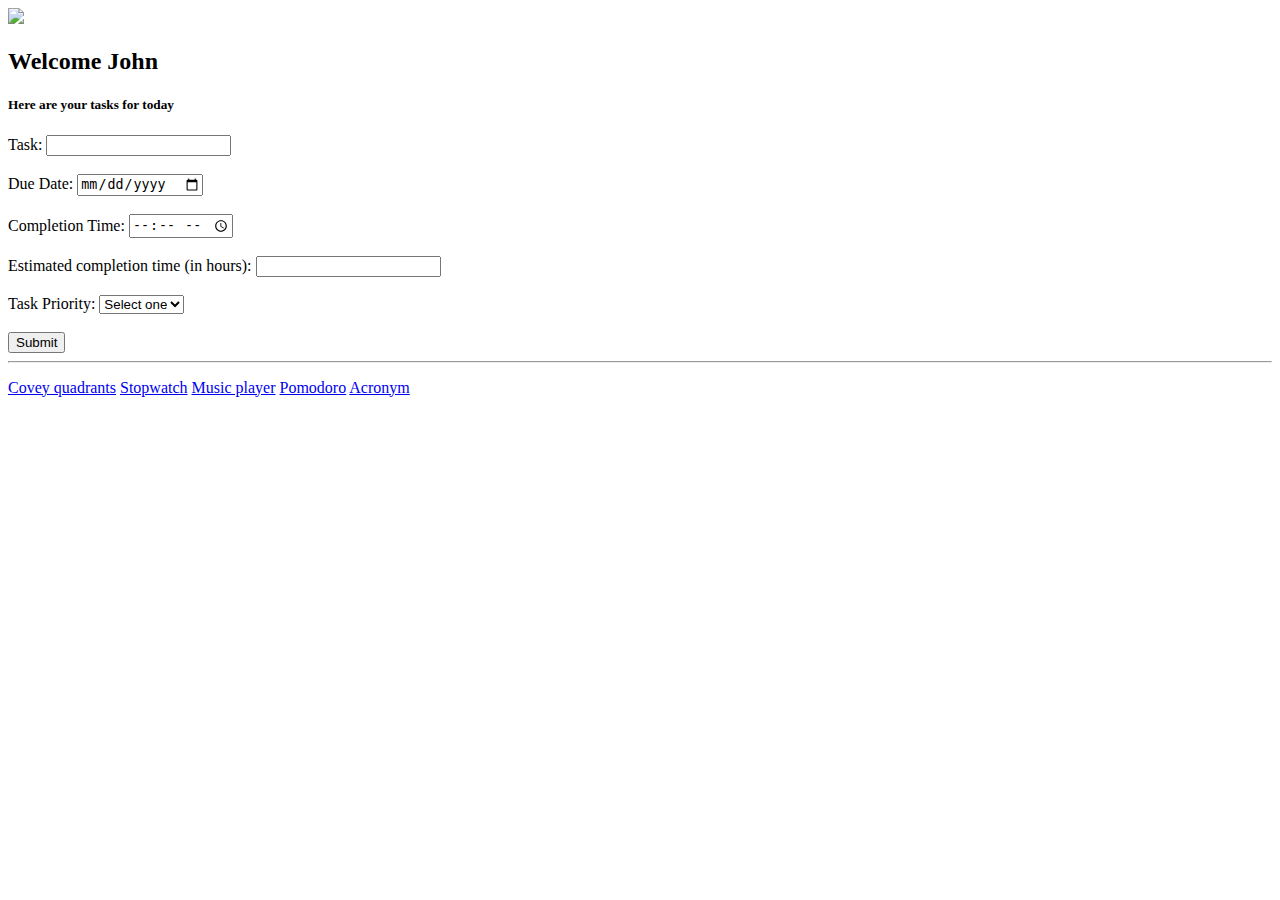
==== docs/index.html @ 2337eb23 "Rename public/index.html to docs/index.html" ====
<!DOCTYPE html>
<html>
  <!-- link style sheets and define document attributes -->
  <head>
    <meta charset="utf-8">
    <meta name="viewport" content="width=device-width">
    <title>StudBud - Home</title>
    <link href="scss/main.scss" rel="stylesheet" type="text/css" />
    <link rel="fav icon" type="image/png" href="assets/studbud_logo.png"/>
  </head>
  <body class="home-page" id='home-welcome-screen'>
    <!-- adding logo to bottom-left -->
    <img src='assets/studbud_logo.png' class='logo'>
    <!-- split screen into two halves and define lhs of screen -->
    <div class='home-left-side'>
      <!-- welcome text -->
      <h2 id='welcome'>Welcome John</h2>
      <h5 id='here-tasks'>Here are your tasks for today</h5>
      <!-- container of task input and task accumulation -->
      <div class="container-tasks">
        <!-- task form -->
        <form id="taskform">
          <!-- input task name -->
          <label for="task">Task:</label>
          <input type="text" name="task" class='allTaskInput' id="taskInput">

          <br><br>
          <!-- Date input -->
          <label for="dueDate">Due Date: </label>
          <input type="date" name="dueDate" class='allTaskInput' id="dueDateInput">
          <br><br>
          <!-- Time input -->
          <label for="completionTime">Completion Time: </label>
          <input type="time" name="completionTime" class='allTaskInput' id="completionTimeInput">
          <br><br>
          <!-- estimated completion time -->
          <label for="estimatedTime">Estimated completion time (in hours):</label>
          <input type="number" name="estimatedTime" class='allTaskInput' id="estimatedTimeInput">
          <br><br>
          <!-- Priority rating for taks -->
          <label for="priority">Task Priority:</label>
          <select name="prority" id="priorityInput">
            <option value="">Select one</option>
            <option value="Low">Low</option>
            <option value="Medium">Medium</option>
            <option value="High">High</option>
          </select>

          <br><br>
          <!-- submit form -->
          <button type="submit" id="submitTask">Submit</button>
        </form>  
        <hr>
        <!-- unpopulated list of all the tasks -->
        <ul id="tasklist"></ul>
      </div>
    </div>
    <!-- navigation of rhs -->
    <nav id="links-to-pages">
      <a id='home-link-1' href='covey.html'>Covey quadrants</a>
      <a id='home-link-2' href='stopwatch.html'>Stopwatch</a>
      <a id='home-link-3' href='music.html'>Music player</a>
      <a id='home-link-4' href='pomodoro.html'>Pomodoro</a>
      <a id='home-link-5' href='acronym.html'>Acronym</a>
    </nav>
    <script src="home.js"></script>
  </body>
</html>
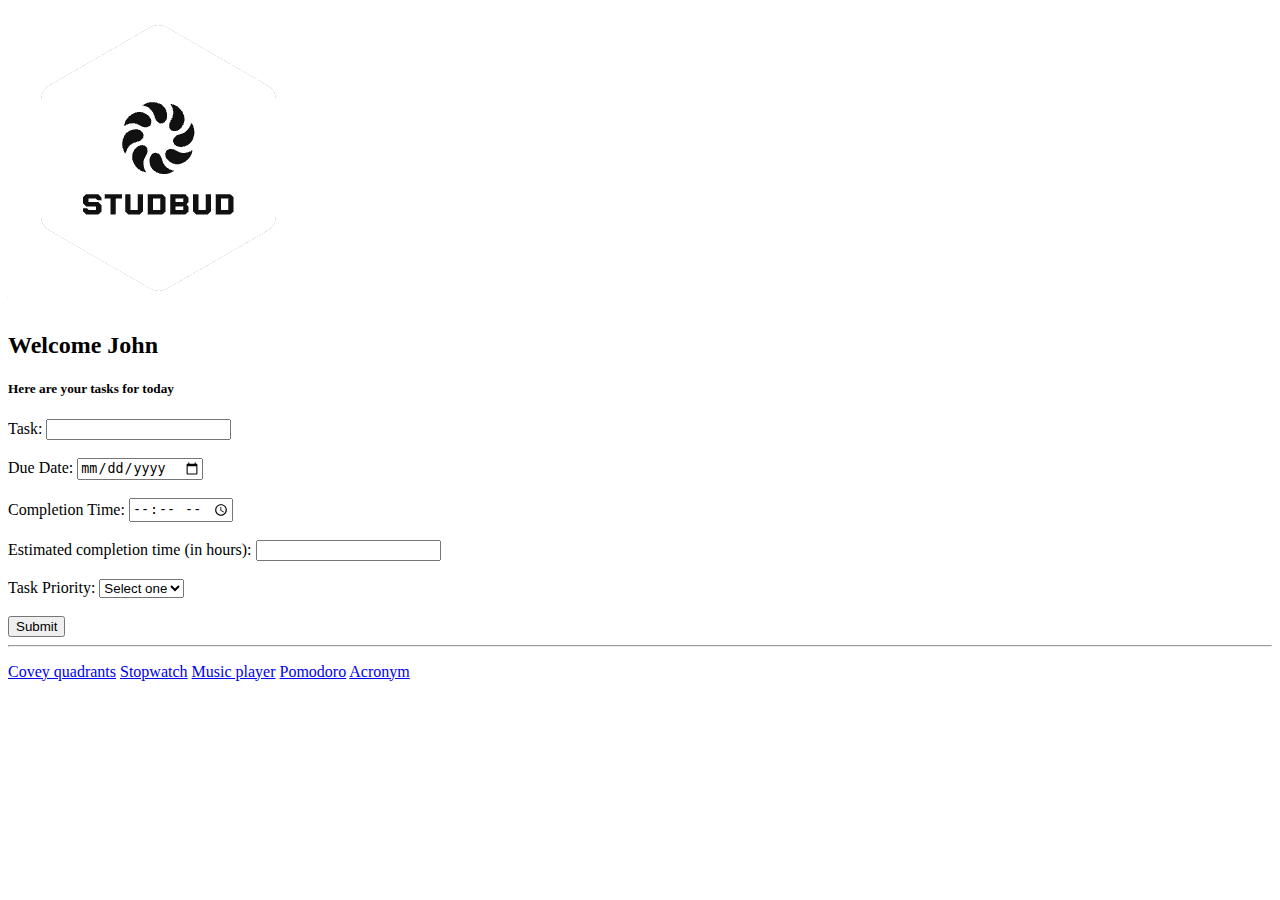
==== commit 433f9382: "Add files via upload" ====
--- a/docs/index.html
+++ b/docs/index.html
@@ -65,4 +65,4 @@
     </nav>
     <script src="home.js"></script>
   </body>
-</html>
+</html>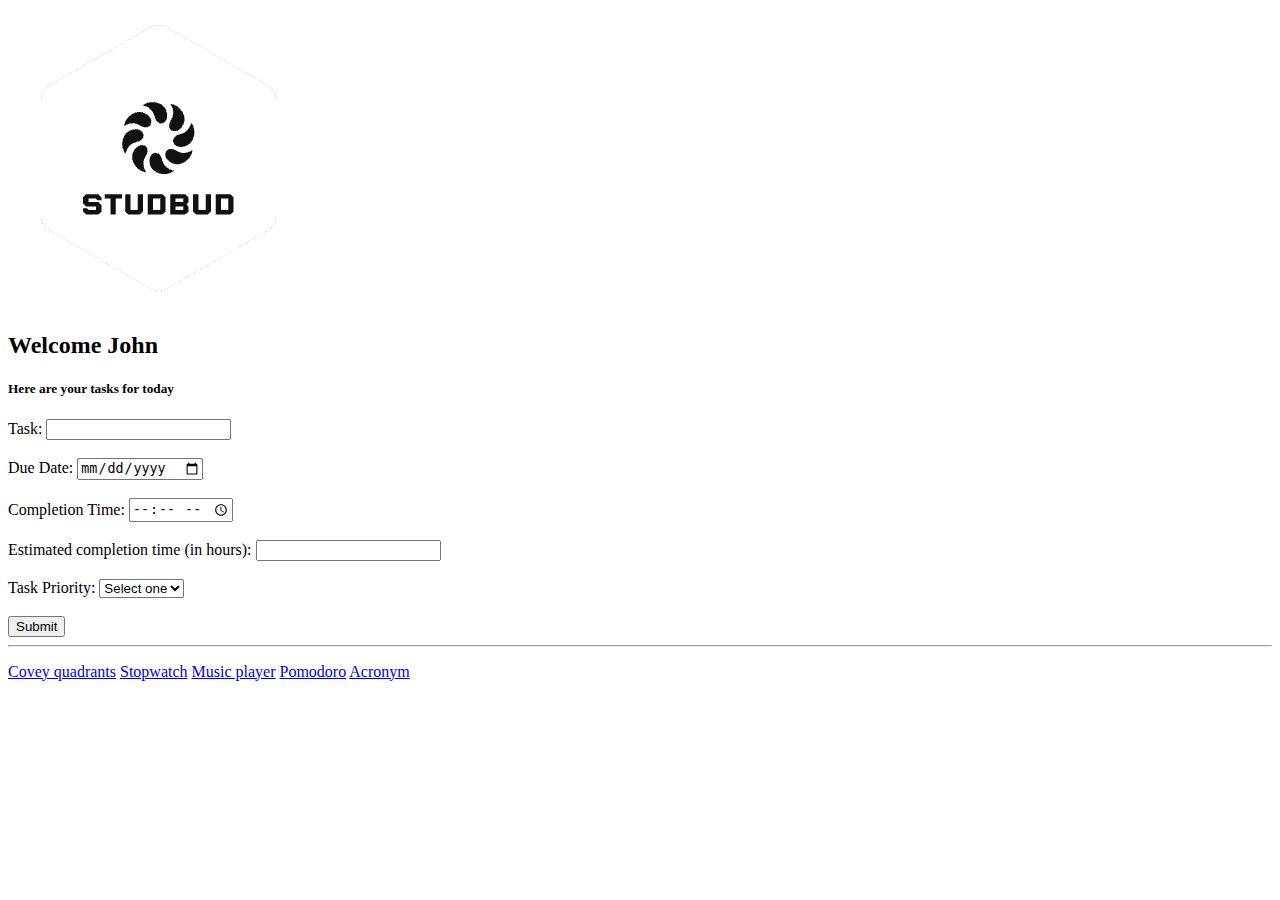
==== commit 5559b9e0: "Update index.html" ====
--- a/docs/index.html
+++ b/docs/index.html
@@ -5,8 +5,8 @@
     <meta charset="utf-8">
     <meta name="viewport" content="width=device-width">
     <title>StudBud - Home</title>
-    <link href="scss/main.scss" rel="stylesheet" type="text/css" />
-    <link rel="fav icon" type="image/png" href="assets/studbud_logo.png"/>
+    <link href="./scss/main.scss" rel="stylesheet" type="text/css" />
+    <link rel="fav icon" type="image/png" href="./assets/studbud_logo.png"/>
   </head>
   <body class="home-page" id='home-welcome-screen'>
     <!-- adding logo to bottom-left -->
@@ -65,4 +65,4 @@
     </nav>
     <script src="home.js"></script>
   </body>
-</html>+</html>
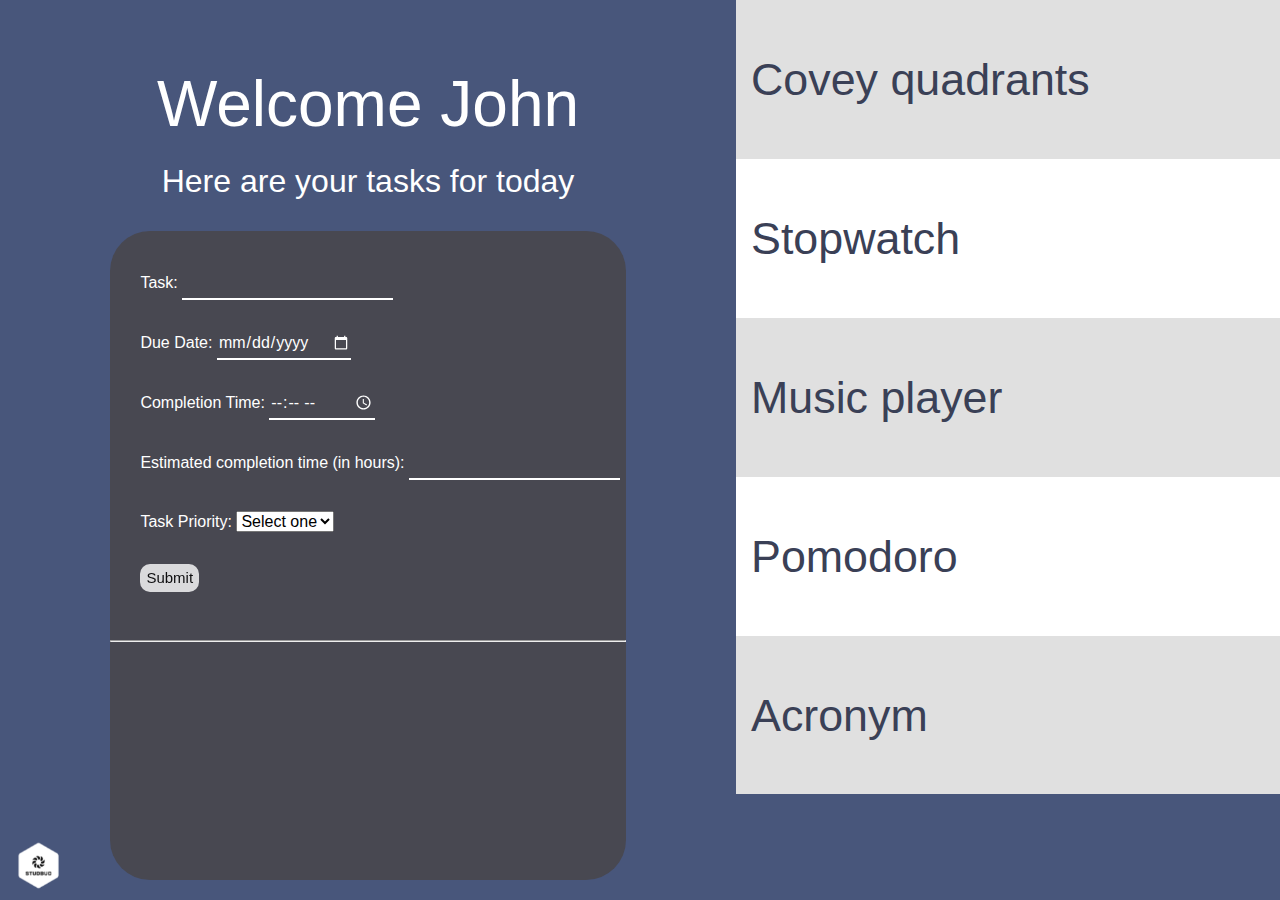
==== commit 70fcee28: "Update index.html" ====
--- a/docs/index.html
+++ b/docs/index.html
@@ -5,7 +5,7 @@
     <meta charset="utf-8">
     <meta name="viewport" content="width=device-width">
     <title>StudBud - Home</title>
-    <link href="./scss/main.scss" rel="stylesheet" type="text/css" />
+    <link href="./scss/styles.css" rel="stylesheet" type="text/css" />
     <link rel="fav icon" type="image/png" href="./assets/studbud_logo.png"/>
   </head>
   <body class="home-page" id='home-welcome-screen'>
--- a/docs/scss/styles.css
+++ b/docs/scss/styles.css
@@ -0,0 +1,852 @@
+/* Acronym maker */
+.acronym-container {
+    display: flex;
+    flex-direction: row;
+}
+
+/* define the width for left side */
+.acronym-left {
+    width: 80%;
+}
+
+/* outline style for the right side */
+.acronym-right {
+    background-color: #48567B;
+    width: 50%;
+    z-index: 1;
+    height:800px;
+    overflow: auto;
+}
+
+/* // input box for new term */
+.acronym-new-term{
+    margin-top: 50%;
+    margin-left: 10%;
+    border: none;
+    border-bottom: 3px solid black;
+    width:80%;
+    font-size: 20px;
+}
+
+.acronym-back-button{
+    width:5% !important;
+    left: 2% !important;
+}
+
+/* // hide and shuffle buttoons */
+#hide{
+    position: absolute;
+    left: 54%;
+    top: 4.2%;
+    width: 5%;
+}
+
+#shuffle{
+    position: absolute;
+    left: 48%;
+    top: 3%;
+    width: 7%;
+}
+
+/* // style list */
+#acronym-list{
+    list-style: none;
+    float: left;
+}
+
+/* // #acronym-list>li:nth-child(3n+2){ */
+#acronym-list>li:nth-child(odd){
+    font-weight:bold;
+    font-size: 30px;
+    color: white;
+}
+
+/* // #acronym-list>li:nth-child(3n){ */
+#acronym-list>li:nth-child(even){
+    font-size: 20px;
+    color: white;
+}
+
+/* // switch to stacked layout when reach a tablet size */
+@media only screen and (max-width: 820px) {
+    .acronym-container {
+        display:flex;
+        flex-direction: column;
+    }
+    .acronym-left {
+        width: 100%;
+        margin-bottom: 20%;
+    }
+
+    .acronym-right {
+        background-color: #48567B;
+        width: 100%
+    }
+
+    #hide{
+        left: 83%;
+        top: 7.5%;
+        width: 7%;
+    }
+    
+    #shuffle{
+        top: 7%;
+        left: 88%;
+        width: 9%;
+    }
+}
+
+/* // Create grid of covey quadrants */
+.covey-quadrant {
+    display: grid;
+    grid-template-columns: 46% 42%;
+    grid-auto-rows: 40vh 40vh;
+    margin-left: 10%;
+    margin-top: 3%;
+}
+
+/* // style the colours of each square */
+.covey-quad1 {
+background-color: #E74E4D;
+}
+
+.covey-quad2 {
+background-color: #48567B;
+}
+
+.covey-quad3 {
+background-color: #F57F7E;
+}
+
+.covey-quad4 {
+background-color: #7082B2;
+}
+
+/* // style vertical text */
+.text-vert{
+    float: left;
+    writing-mode: vertical-rl;
+}
+
+/* // create stacked layout when reach a tablet size */
+@media only screen and (max-width: 820px) {
+    .covey-quadrant {
+        display:flex;
+        flex-direction: column;
+        padding-right: 5%;
+    }
+
+    .covey-quad1, .covey-quad2, .covey-quad3, .covey-quad4{
+        height: 25rem;
+    }
+}
+
+/* // // HOMEPAGE */
+.home-page{
+    background-color: #48567B;
+}
+
+/* // splitting screen into correct proportions */
+#home-welcome-screen{
+    display: grid;
+    grid-template-columns: 1.15fr 0.85fr;
+}
+
+/* // task container of form + tasks */
+.container-tasks{
+    background-color: #484851;
+    margin: 0% 15%;
+    padding: 5% 0px 0% 0%;
+    border-radius: 40px;
+    width: 70%;
+}
+
+/* // taskform with attributes of a new task */
+#taskform{
+    align-items: center;
+    padding: 0px 0px 40px 30px;
+    border-radius: 40px;
+}
+
+/* // rhs nav bar */
+#links-to-pages {
+    display: flex;
+    flex-direction: column;
+    float: right;
+}
+
+/* // outline formating of each link option */
+#home-link-2, #home-link-4, #home-link-1, #home-link-3, #home-link-5{
+    color: #3A4056;
+    text-decoration: none;
+    font-family: 'Inter Regular', sans-serif;
+    font-size: 2.8rem;
+    font-weight: 300;
+    padding: 7.4% 30px 7.4% 15px;
+}
+
+/* // change background colour */
+#home-link-1, #home-link-3, #home-link-5{
+    background-color: #E0E0E0;
+}
+
+#home-link-2, #home-link-4{
+    background-color: white;
+}
+
+/* // font sizes and position */
+#welcome{
+    font-size: 4rem;
+    margin-bottom: -55px;
+}
+
+#here-tasks{
+    font-size: 2rem;
+}
+
+/* // define tasklist attributes and enable scrolling */
+#tasklist{
+    list-style: none;
+    color: white;
+    font-size: 110%;
+    font-family: 'Inter Regular', sans-serif;
+    font-weight: 300;
+    overflow: auto;
+    height: 220px;
+}
+
+/* // set parameters for the task input fields */
+.allTaskInput{
+    border: none;
+    border-bottom: 2px solid white;
+    opacity: 100;
+    background: transparent;
+    color: white;
+}
+
+::-webkit-calendar-picker-indicator {
+    filter: invert(1);
+}
+
+/* // style the submit task buttons */
+#submitTask{
+    border-radius: 10px;
+    background-color: white;
+    border: none;
+    font-size: 15px;
+    opacity: 0.8;
+}
+
+#submitTask:hover{
+    background-color: rgb(238, 238, 238);
+    font-size: 15.5px;
+    color: black;
+    opacity: 1;
+    cursor: pointer;
+}
+
+/* // create a stacked layout when screen reach tablet size */
+@media only screen and (max-width: 820px) {
+    #home-welcome-screen {
+        display:flex;
+        flex-direction: column;
+    }
+}
+
+/* // container allows for flex positioning when screen size change */
+.music-container {
+    display: flex;
+    flex-direction: row;
+    background-color: #F6F6F6;
+}
+
+/* // defining width of lhs */
+.music-left {
+    width: 40%
+}
+
+/* defining properties of the right side */
+.music-right {
+    background-color: Black;
+    width: 90%;
+    padding-top: 2%;
+    padding-bottom: 2%;
+}
+
+.music-back-button{
+    width:6% !important;
+    left: 2% !important;
+}
+
+/* // music player positioning */
+#music-player{
+    position: relative;
+    left: 12%;
+    width:80%;
+    height: 760;
+}
+
+/* // spotify logo */
+#spotify-logo{
+    width: 24rem;
+    margin-top: 4%;
+    margin-left: 6%;
+}
+
+/* // styling text size and positioning */
+#connected-to{
+    color: black !important;
+    font-size: 3.5rem;
+    font-weight: 600;
+    position: relative;
+    margin-top: 55%;
+}
+
+/* // change to a stacked layout when screen reaches tablet size */
+@media only screen and (max-width: 820px) {
+    .music-container {
+        display:flex;
+        flex-direction: column;
+    }
+
+    .music-left, .music-right {
+        width: 100%
+    }
+
+    #spotify-logo{
+        width: 10rem;
+        margin-top: 0%;
+        margin-left: 39%;
+        margin-bottom: 5%;
+    }
+    
+    #connected-to{
+        font-size: 2rem;
+        margin-top: 3%;
+    }
+
+    .music-right {
+        padding-top: 5%;
+        padding-bottom: 5%;
+    }
+
+    .music-back-button{
+        width:10% !important;
+        left: 3% !important;
+    }
+}
+
+/* // reposition spotify logo when reaches phone size */
+@media only screen and (max-width: 414px) {
+    #spotify-logo{
+        margin-left: 30%;
+    }
+}
+
+/* // set background colour */
+.body-pomodoro{
+    background-color: #48567B
+}
+
+/* // container of the form for the pomodoro timer */
+.pomodoro-settings-div{
+    position: absolute;
+    width: 20%;
+    height: 35%;
+}
+
+/* // display all the input settings in a column */
+.pomodoro-settings {
+    display: flex;
+    flex-direction: column;
+    float: left;
+}
+
+/* // input style for all the pomodoro settings */
+#numSessInput, #studyTimeInput, #studyBreakInput{
+    border: none;
+    border-bottom: 3px solid black;
+    background-color: white;
+    opacity: 0.8;
+}
+
+/* // style settings title */
+#pomodoro-SessSettings{
+    text-align: left;
+    margin-bottom: 10%;
+}
+
+/* // create circle around timer */
+.pomodoro-timer-outline{
+    height: 35vw;
+    width: 35vw;
+    background-color: rgb(255, 255, 255);
+    border-radius: 50%;
+    position: absolute;
+    top: 16%;
+    left: 17%
+}
+
+/* // pomodoro start button  */
+#pomodoro-start{
+  width: 20%;
+  background-color: #E74E4D;
+  border-radius: 5px;
+  border: none;
+  color: white;
+position: absolute;
+top: 67%;
+left: 23%
+}
+
+/* // text that changes as pomodoro timer counts down */
+#pomodoro-countdown{
+    font-size: 8rem;
+    position: absolute;
+    left: 23%;
+    top: 34%;
+}
+
+/* // set time button for pomodoro timer */
+#pomodoro-set-time{
+    position: relative;
+    left: 2%;
+    margin-top: 8px;
+    width: 50%;
+    margin-bottom: 15px;
+    background-color: #484851;
+  border-radius: 5px;
+  border: none;
+  color: white
+}
+
+/* // container of all the settings elements of the pomodoro thing */
+.pomodoro_container{
+    position: absolute;
+    top: 25%;
+    right: 15%;
+    width: 30%;
+    height: 60%;
+}
+
+#sessionText{
+    position: absolute;
+    top: 65%;
+}
+
+/* // total time calculated for the entire session */
+#totalTime{
+    position: absolute;
+    top: 70%;
+    left: 15%
+}
+
+/* // change layout for tablet */
+@media only screen and (max-width: 820px) {
+    #pomodoro-countdown{
+        font-size: 6rem;
+        position: absolute;
+        left: 19.5%;
+        top: 25%;
+    }
+
+    #pomodoro-start{
+        width: 30%;
+      top: 74%;
+      left: 40%
+      }
+
+    #sessionText{
+        top: 70%;
+    }
+    
+    #totalTime{
+        top: 76%;
+    }
+}
+
+/* // change layout for phone */
+@media only screen and (max-width: 414px) {
+    #pomodoro-countdown{
+        font-size: 3rem;
+        position: absolute;
+        left: 19.5%;
+        top: 21%;
+    }
+
+    #pomodoro-start{
+        width: 50%;
+      top: 58%;
+      left: 77%
+      }
+
+    #sessionText{
+        top: 55%;
+    }
+    
+    #totalTime{
+        top: 65%;
+    }
+
+    .pomodoro_container{
+        top: 37%;
+        right: 50%;
+        width: 30%;
+        height: 60%;
+    }
+}
+
+/* // container of sticky note */
+#stickies-container {
+    padding: 0.5rem;
+    font-size: 0.8rem;
+  }
+
+/* // enables user to drag sticky note around */
+  .drag {
+    -webkit-touch-callout: none;
+    -webkit-user-select: none;
+    -khtml-user-select: none;
+    -moz-user-select: none;
+    -ms-user-select: none;
+    user-select: none;
+  }
+
+  /* // style what sticky will look like once rendered */
+  .sticky {
+    background-color: rgb(88, 88, 88);
+    box-shadow: 0 0 20px rgba(0, 0, 0, 0.3);
+    color: black;
+    cursor: grab;
+    display: inline-block;
+    padding: 1rem;
+    position: absolute;
+    width: 10rem;
+    height: 8rem
+  }
+
+  /* // style text on sticky */
+  .sticky h3,
+  .sticky p {
+    color: white;
+    pointer-events: none;
+  }
+
+  .sticky h3 {
+    border-bottom: solid 2px #ffffff;
+    margin: 0 0 1rem;
+    min-height: 0.8rem;
+    padding: 0 2.4rem 0.25rem 0;
+    font-size: 1rem;
+  }
+
+  .sticky p {
+    margin: 0;
+    min-height: 9rem;
+  }
+
+  .sticky .deletesticky {
+    color: #ffffff;
+    cursor: pointer;
+    font-size: 2rem;
+    position: absolute;
+    right: 0.8rem;
+    top: 0.4rem;
+  }
+  
+  /* // styling stocky form where text is inputted */
+  .sticky-form {
+    bottom: 1rem;
+    position: absolute;
+    right: 1rem;
+  }
+
+  .sticky-form label,
+  .sticky-form input,
+  .sticky-form textarea {
+    color: #fff;
+    display: block;
+  }
+
+  .sticky-form input,
+  .sticky-form textarea {
+    background-color: #f0f9ff44;
+    background-clip: padding-box;
+    border: 2px dashed rgb(88, 88, 88);
+    border-radius: 0.25rem;
+    color: rgb(88, 88, 88);
+    font-family: 'Courier New', Courier, monospace;
+    font-size: 1rem;
+    font-weight: 400;
+    line-height: 1.5;
+    margin-bottom: 0.75rem;
+    padding: 0.375rem 0.75rem;
+    width: calc(100% - 1.5rem);
+  }
+
+  /* // styling permieter of the form */
+  .sticky-form input:focus,
+  .sticky-form textarea:focus {
+    border: 2px dashed #ffffff;
+    outline: none;
+  }
+
+  /* // submit button */
+  button.button {
+    -moz-user-select: none;
+    -ms-user-select: none;
+    -webkit-user-select: none;
+    background-color: rgb(88, 88, 88);
+    border-radius: 0.25rem;
+    border: 1px solid transparent;
+    color: white;
+    display: inline-block;
+    font-family: 'Courier New', Courier, monospace;
+    font-size: 1rem;
+    font-weight: 600;
+    line-height: 1.5;
+    padding: 0.375rem 0.75rem;
+    text-align: center;
+    user-select: none;
+    vertical-align: middle;
+  }
+
+  /* // container for all the stopwatch elements */
+.container-stopwatch{
+    margin-left: 27%;
+    margin-right: 20%;
+    margin-top: 17%;
+    /* // border: solid red; */
+    float:initial;
+}
+
+/* // container for all the stopwatch buttons */
+.stopwatch-buttons{
+    margin-left: 16%;
+}
+
+/* // styling size and position of each of the stopwatch buttons */
+#button-start, #button-stop, #button-reset{
+    border: none;
+    border-radius: 40px;
+    margin-right: 20px;
+    padding: 18px;
+    color: white;
+    font-size: 15px;
+    font-weight:600;
+}
+
+/* // style colours of each of the buttons */
+#button-start{
+    background-color: rgb(31, 119, 31);
+}
+
+#button-stop{
+    background-color: #E74E4D;
+}
+
+#button-reset{
+    background-color: #2D2C3D;
+}
+
+.back-button{
+    width: 4%;
+    position: absolute;
+    top: 3%;
+    left: 2%;
+}
+
+/* // style the text of the stopwatch elements (tens, seconds, minutes) */
+#minutes, #seconds, #tens{
+    font-size: 160px;
+    color: black;
+    font-weight: 400;
+  }
+  
+/* // title of encouraging message */
+  #stopwatch-progress{
+    position: absolute;
+    top: 10%;
+    left: 28%;
+    color: #E74E4D;
+    text-decoration: underline 3px;
+    font-size: 70px;
+  }
+
+/* //   resize for phone */
+@media only screen and (max-width: 414px) {
+    .container-stopwatch{
+        margin-left: 16%;
+        margin-right: 10%;
+        margin-top: 50%;
+        /* // border: solid red; */
+    }
+
+    #minutes, #seconds, #tens{
+        font-size: 80px;
+      }
+
+    #stopwatch-progress{
+    top: 11%;
+    left: 17%;
+    font-size: 40px;
+    }
+
+    .stopwatch-buttons{
+        margin-left: 8%;
+    }
+
+    #button-start, #button-stop, #button-reset{
+        border-radius: 20px;
+        font-size: 10px;
+        margin-top: 50%;
+        padding: 5%;
+    }
+
+    .back-button{
+        width: 8%;
+    }
+}
+
+/* Box sizing rules */
+*,
+*::before,
+*::after {
+  box-sizing: border-box;
+}
+
+/* Remove default padding */
+ul[class],
+ol[class] {
+  padding: 0;
+}
+
+/* Remove default margin */
+body,
+h1,
+h2,
+h3,
+h4,
+p,
+ul[class],
+ol[class],
+li,
+figure,
+figcaption,
+blockquote,
+dl,
+dd {
+  margin: 0;
+}
+
+/* Set core body defaults */
+body {
+  min-height: 100vh;
+  scroll-behavior: smooth;
+  text-rendering: optimizeSpeed;
+  line-height: 1.5;
+}
+
+/* Remove list styles on ul, ol elements with a class attribute */
+ul[class],
+ol[class] {
+  list-style: none;
+}
+
+/* A elements that don't have a class get default styles */
+a:not([class]) {
+  text-decoration-skip-ink: auto;
+}
+
+/* Make images easier to work with */
+img {
+  max-width: 100%;
+  display: block;
+}
+
+/* Natural flow and rhythm in articles by default */
+article > * + * {
+  margin-top: 1em;
+}
+
+/* Inherit fonts for inputs and buttons */
+input,
+button,
+textarea,
+select {
+  font: inherit;
+}
+
+/* Remove all animations and transitions for people that prefer not to see them */
+@media (prefers-reduced-motion: reduce) {
+  * {
+    animation-duration: 0.01ms !important;
+    animation-iteration-count: 1 !important;
+    transition-duration: 0.01ms !important;
+    scroll-behavior: auto !important;
+  }
+}
+
+/* // import fonts from google fonts */
+@import url('https://fonts.googleapis.com/css?family=Poppins:400');
+@import url('https://fonts.googleapis.com/css2?family=Inter:wght@600&display=swap');
+
+html {font-size: 100%;}
+
+/* // default body styling */
+body {
+  background: white;
+  font-family: 'Inter Regular', sans-serif;
+  font-weight: 300;
+  line-height: 1.75;
+  color: #000000;
+}
+
+/* // paragraph style */
+p {margin-bottom: 1rem;
+}
+
+label{
+  color: white;
+}
+
+/* // headings styles default */
+h1, h2, h3, h4, h5{
+  margin: 3rem 0 1.38rem;
+  font-family: 'Inter Regular', sans-serif;
+  color: white;
+  text-align: center;
+}
+
+/* // semibold */
+h1 {font-size: 3.031rem;
+  font-weight: 600;
+}
+
+/* // medium */
+h2 {font-size: 2.441 rem;
+  font-weight: 500;}
+
+/* // regular */
+h3 {font-size: 1.953rem;
+  font-weight: 400;
+}
+
+/* // light */
+h4 {font-size: 1.563rem;
+  font-weight: 300;
+}
+
+/* // thin */
+h5 {font-size: 1.25rem;
+  font-weight: 100;}
+
+small, .text_small {font-size: 0.8rem;}
+
+/* // style for logo on all pages */
+.logo{
+  position: fixed;
+  bottom: 1%;
+  left: 1%;
+  width: 4%;
+}